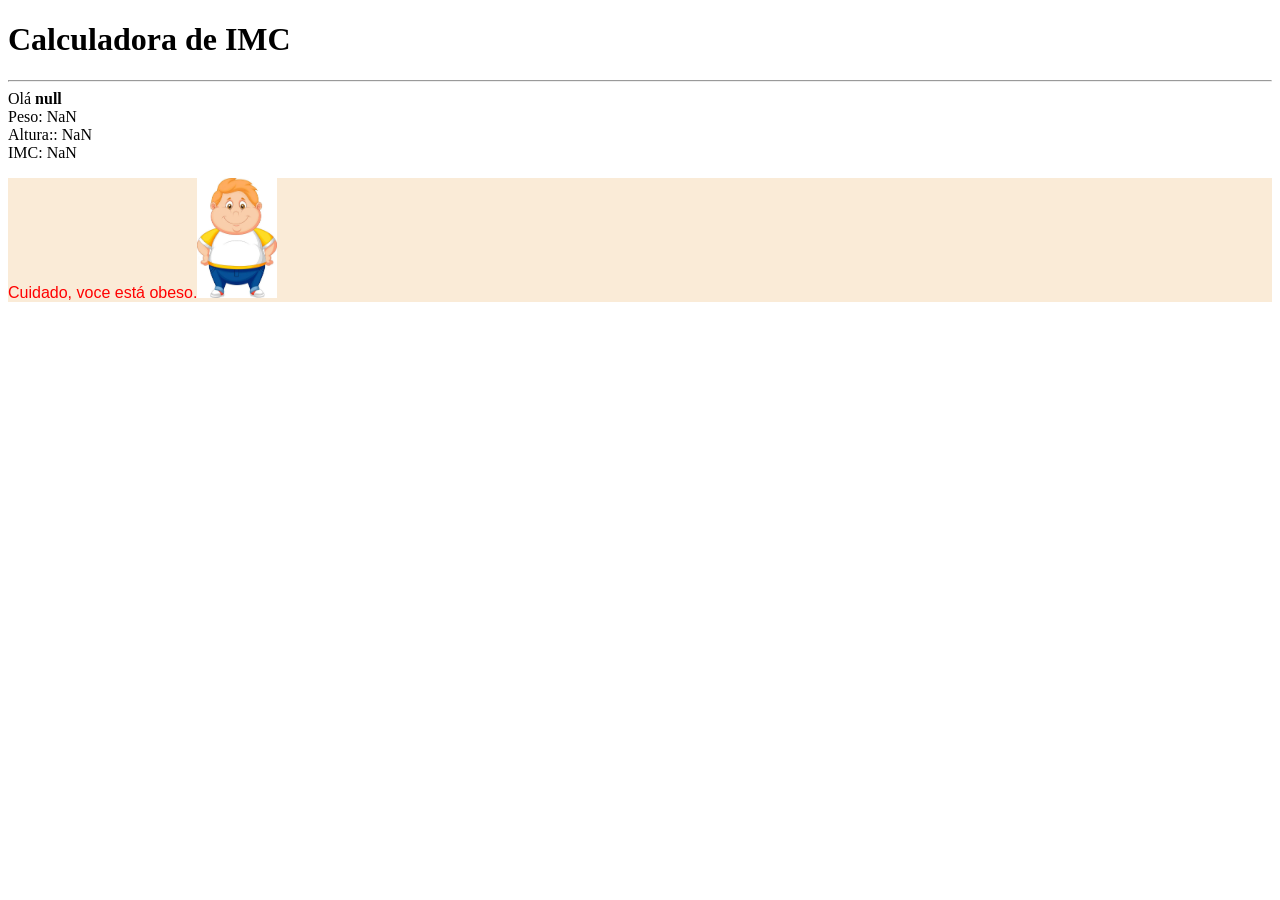
==== index.html @ ca5e45a9 "primeira versão" ====
<!DOCTYPE html>
<html lang="pt-BR">
<head>
    <meta charset="UTF-8">
    <meta name="viewport" content="width=device-width, initial-scale=1.0">
    <title>Calculadora de IMC</title>
    <style>
        .desnutrido {
            background-color: bisque;
            color: red;
        }
        .normal {
            background-color: blue;
            color: black;
        }
        .preobesidade {
            background-color: antiquewhite;
            color: black;
        }
        .obeso {
            background-color: antiquewhite;
            color: red;
        }
        p {
            font-family: 'Lucida Sans', 'Lucida Sans Regular', 'Lucida Grande', 'Lucida Sans Unicode', Geneva, Verdana, sans-serif;
            font: 50px;
        }
    </style>
</head>
<body>
   <h1>Calculadora de IMC</h1> 
   <hr>
   
   <script>
       var nome = prompt ("Digite o seu nome")
       document.write("Olá <strong>" ,nome, "</strong><br>")
       var pesotexto = prompt("Digite o peso")
       var alturatexto = prompt("Digite a altura")
       var peso = parseFloat(pesotexto)
       var altura = parseFloat (alturatexto)
       var IMC = peso / (altura*altura)
       document.write("Peso: " ,peso, "<br>")
       document.write ("Altura:: " ,altura, "<br>")
       document.write ("IMC: ",IMC.toFixed(2), "<br>")
       if (IMC <= 18.5){
           document.write ("<p class=desnutrido>Voce está desnutrido<br>")
           document.write('<img src= "desnutrido.jpg" width= "80" height="120" height="120">')
       } else if (IMC <= 24.9) {
            document.write("<p class=normal>Voce está com peso normal</p><br>")
            document.write('<img src="normal.jpg" width= "80" height="120">')



       } else if (IMC <= 29.9) {
        document.write("<p class=preobesidade>Voce está com sobre-peso pré-obesidade")
        document.write('<img src= "preobesidade.jpg"width= "80" height= "120" height= "120">')
       } else {
          document.write ("<p class=obeso>Cuidado, voce está obeso.")
          document.write ('<img src= "obeso.jpg"width= "80" height= "120" height= "120">')
       }











   </script>
</body>
</html>
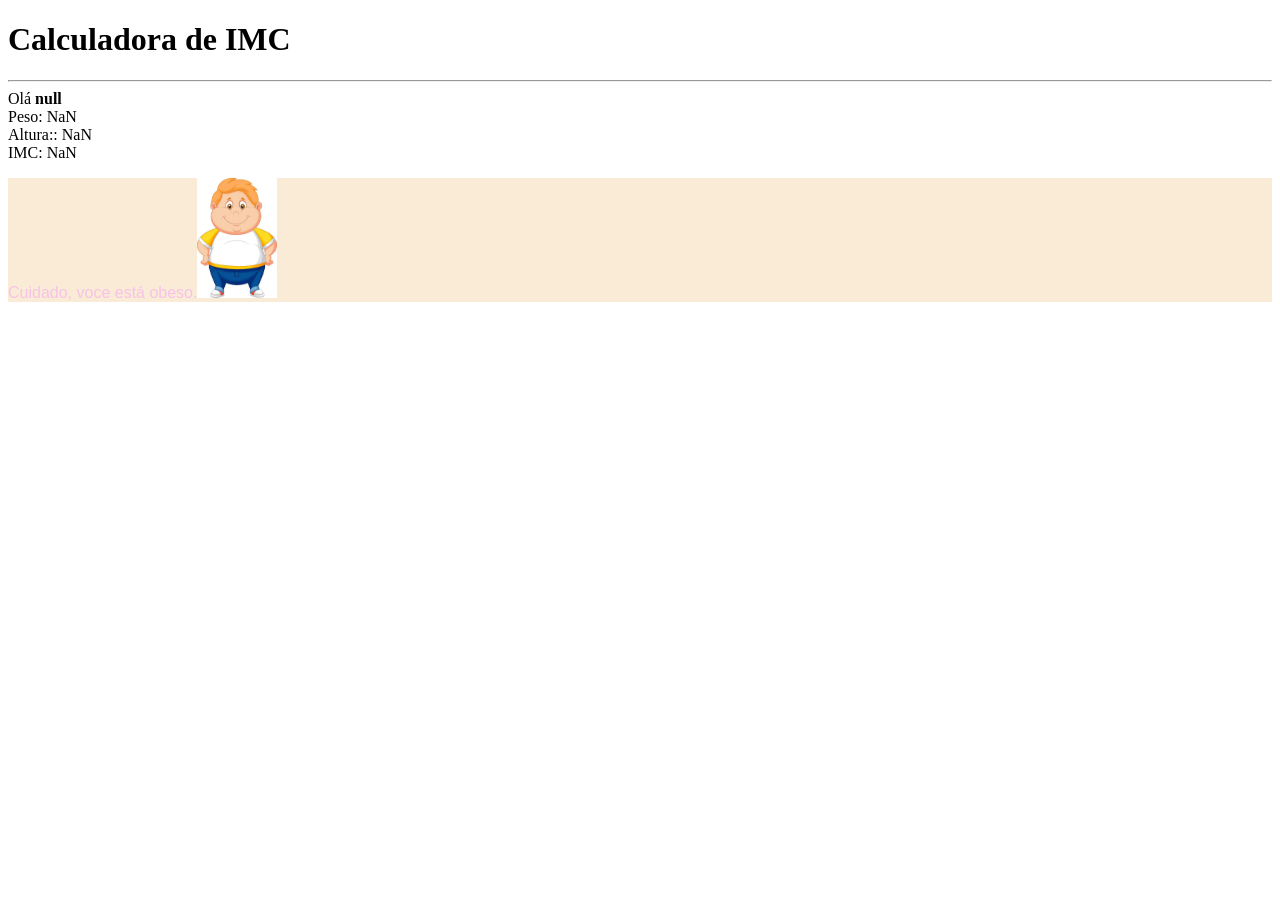
==== commit cca9d2b7: "segundo ajuste" ====
--- a/index.html
+++ b/index.html
@@ -6,11 +6,11 @@
     <title>Calculadora de IMC</title>
     <style>
         .desnutrido {
-            background-color: bisque;
-            color: red;
+            background-color: rgb(252, 232, 208);
+            color: rgb(248, 206, 241);
         }
         .normal {
-            background-color: blue;
+            background-color: rgb(246, 199, 255);
             color: black;
         }
         .preobesidade {
@@ -19,7 +19,7 @@
         }
         .obeso {
             background-color: antiquewhite;
-            color: red;
+            color: rgb(247, 194, 231);
         }
         p {
             font-family: 'Lucida Sans', 'Lucida Sans Regular', 'Lucida Grande', 'Lucida Sans Unicode', Geneva, Verdana, sans-serif;
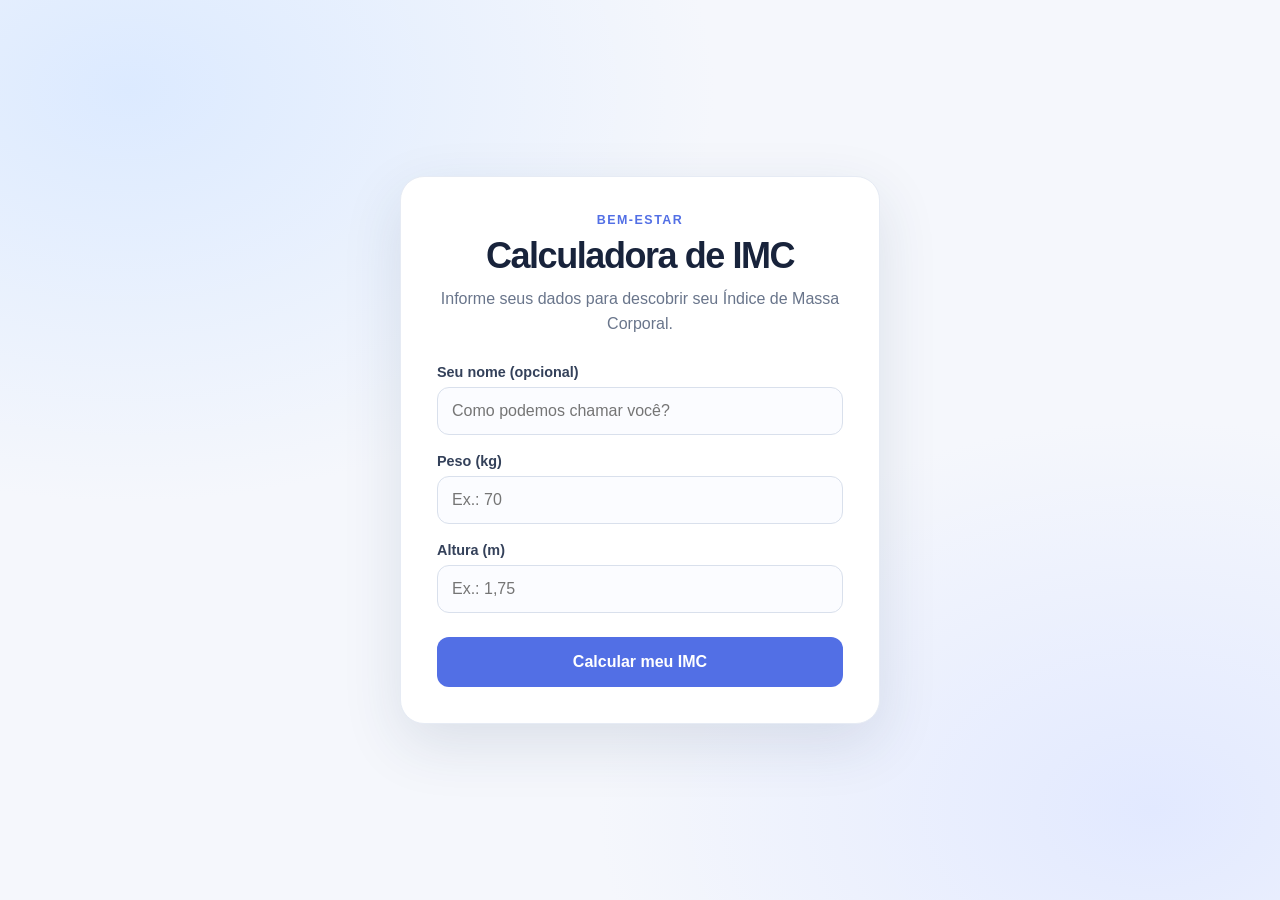
==== commit 01d22a69: "ajuste de aula" ====
--- a/index.html
+++ b/index.html
@@ -3,72 +3,45 @@
 <head>
     <meta charset="UTF-8">
     <meta name="viewport" content="width=device-width, initial-scale=1.0">
+    <meta name="theme-color" content="#eef4ff">
     <title>Calculadora de IMC</title>
-    <style>
-        .desnutrido {
-            background-color: rgb(252, 232, 208);
-            color: rgb(248, 206, 241);
-        }
-        .normal {
-            background-color: rgb(246, 199, 255);
-            color: black;
-        }
-        .preobesidade {
-            background-color: antiquewhite;
-            color: black;
-        }
-        .obeso {
-            background-color: antiquewhite;
-            color: rgb(247, 194, 231);
-        }
-        p {
-            font-family: 'Lucida Sans', 'Lucida Sans Regular', 'Lucida Grande', 'Lucida Sans Unicode', Geneva, Verdana, sans-serif;
-            font: 50px;
-        }
-    </style>
+    <link rel="stylesheet" href="style.css">
+   
 </head>
 <body>
-   <h1>Calculadora de IMC</h1> 
-   <hr>
-   
-   <script>
-       var nome = prompt ("Digite o seu nome")
-       document.write("Olá <strong>" ,nome, "</strong><br>")
-       var pesotexto = prompt("Digite o peso")
-       var alturatexto = prompt("Digite a altura")
-       var peso = parseFloat(pesotexto)
-       var altura = parseFloat (alturatexto)
-       var IMC = peso / (altura*altura)
-       document.write("Peso: " ,peso, "<br>")
-       document.write ("Altura:: " ,altura, "<br>")
-       document.write ("IMC: ",IMC.toFixed(2), "<br>")
-       if (IMC <= 18.5){
-           document.write ("<p class=desnutrido>Voce está desnutrido<br>")
-           document.write('<img src= "desnutrido.jpg" width= "80" height="120" height="120">')
-       } else if (IMC <= 24.9) {
-            document.write("<p class=normal>Voce está com peso normal</p><br>")
-            document.write('<img src="normal.jpg" width= "80" height="120">')
+    <main class="calculator">
+        <p class="eyebrow">Bem-estar</p>
+        <h1>Calculadora de IMC</h1>
+        <p class="intro">Informe seus dados para descobrir seu Índice de Massa Corporal.</p>
 
+        <form id="imc-form" novalidate>
+            <div class="fields">
+                <div>
+                    <label for="nome">Seu nome <span>(opcional)</span></label>
+                    <input type="text" id="nome" name="nome" autocomplete="name" maxlength="80" placeholder="Como podemos chamar você?">
+                </div>
+                <div>
+                    <label for="peso">Peso (kg)</label>
+                    <input type="number" id="peso" name="peso" min="1" max="500" step="any" inputmode="decimal" required placeholder="Ex.: 70">
+                </div>
+                <div>
+                    <label for="altura">Altura (m)</label>
+                    <input type="number" id="altura" name="altura" min="0.5" max="2.7" step="any" inputmode="decimal" required placeholder="Ex.: 1,75">
+                </div>
+            </div>
+            <button type="submit">Calcular meu IMC</button>
+            <p id="erro" class="error" role="alert" aria-live="polite"></p>
+        </form>
 
-
-       } else if (IMC <= 29.9) {
-        document.write("<p class=preobesidade>Voce está com sobre-peso pré-obesidade")
-        document.write('<img src= "preobesidade.jpg"width= "80" height= "120" height= "120">')
-       } else {
-          document.write ("<p class=obeso>Cuidado, voce está obeso.")
-          document.write ('<img src= "obeso.jpg"width= "80" height= "120" height= "120">')
-       }
-
-
-
-
-
-
-
-
-
-
-
-   </script>
+        <section id="resultado" class="result" aria-live="polite" aria-atomic="true" hidden>
+            <p id="saudacao" class="result__greeting"></p>
+            <p class="result__value"><span id="valor-imc"></span></p>
+            <p id="detalhes" class="result__details"></p>
+            <p id="classificacao" class="result__status"></p>
+            <img id="figura" class="result__image" alt="">
+            <p class="result__note">O IMC é uma referência geral e não substitui a avaliação de um profissional de saúde.</p>
+        </section>
+    </main>
+    <script src="app.js"></script>
 </body>
-</html>+</html>
--- a/style.css
+++ b/style.css
@@ -0,0 +1,191 @@
+:root {
+            color-scheme: light;
+            font-family: Inter, "Segoe UI", Roboto, Arial, sans-serif;
+            color: #18233b;
+            background: #eef4ff;
+            font-synthesis: none;
+            text-rendering: optimizeLegibility;
+        }
+
+        * {
+            box-sizing: border-box;
+        }
+
+        body {
+            min-width: 320px;
+            min-height: 100vh;
+            margin: 0;
+            padding: 40px 20px;
+            display: grid;
+            place-items: center;
+            background:
+                radial-gradient(ellipse at 10% 10%, #dceaff 0, transparent 36%),
+                radial-gradient(ellipse at 90% 90%, #e2e9ff 0, transparent 34%),
+                #f5f7fc;
+        }
+
+        .calculator {
+            width: min(100%, 480px);
+            padding: 36px;
+            border: 1px solid #e6ebf4;
+            border-radius: 24px;
+            background: #fff;
+            box-shadow: 0 20px 60px rgb(37 57 92 / 12%);
+        }
+
+        .eyebrow {
+            margin: 0 0 8px;
+            color: #526fe5;
+            font-size: 0.78rem;
+            font-weight: 700;
+            letter-spacing: 0.12em;
+            text-align: center;
+            text-transform: uppercase;
+        }
+
+        h1 {
+            margin: 0;
+            font-size: clamp(1.8rem, 7vw, 2.25rem);
+            letter-spacing: -0.04em;
+            text-align: center;
+        }
+
+        .intro {
+            margin: 10px 0 28px;
+            color: #69758b;
+            line-height: 1.55;
+            text-align: center;
+        }
+
+        .fields {
+            display: grid;
+            gap: 18px;
+        }
+
+        label {
+            display: block;
+            margin-bottom: 7px;
+            color: #34415a;
+            font-size: 0.9rem;
+            font-weight: 600;
+        }
+
+        input {
+            width: 100%;
+            min-height: 48px;
+            padding: 0 14px;
+            border: 1px solid #d9e0ec;
+            border-radius: 12px;
+            outline: none;
+            background: #fbfcff;
+            color: #18233b;
+            font: inherit;
+            transition: border-color 160ms ease, box-shadow 160ms ease;
+        }
+
+        input:focus {
+            border-color: #647ce8;
+            box-shadow: 0 0 0 4px rgb(100 124 232 / 14%);
+        }
+
+        button {
+            width: 100%;
+            min-height: 50px;
+            margin-top: 24px;
+            border: 0;
+            border-radius: 12px;
+            background: #526fe5;
+            color: #fff;
+            cursor: pointer;
+            font: inherit;
+            font-weight: 700;
+            transition: background 160ms ease, transform 160ms ease;
+        }
+
+        button:hover {
+            transform: translateY(-1px);
+            background: #405bd0;
+        }
+
+        button:focus-visible {
+            outline: 3px solid #aab8ff;
+            outline-offset: 3px;
+        }
+
+        .result {
+            margin-top: 24px;
+            padding: 22px;
+            border: 1px solid #e5eaf3;
+            border-radius: 18px;
+            background: #f8faff;
+            text-align: center;
+        }
+
+        .result[hidden] {
+            display: none;
+        }
+
+        .result__greeting {
+            margin: 0 0 8px;
+            color: #52617a;
+        }
+
+        .result__value {
+            margin: 0;
+            color: #263d9d;
+            font-size: 2.5rem;
+            font-weight: 800;
+            letter-spacing: -0.05em;
+        }
+
+        .result__details {
+            margin: 6px 0 16px;
+            color: #69758b;
+            font-size: 0.92rem;
+        }
+
+        .result__status {
+            margin: 0;
+            color: var(--status-color);
+            font-size: 1.12rem;
+            font-weight: 700;
+        }
+
+        .result__image {
+            display: block;
+            width: 180px;
+            height: 180px;
+            margin: 16px auto 0;
+            border-radius: 14px;
+            background: #fff;
+            object-fit: contain;
+        }
+
+        .result__note {
+            margin: 18px 0 0;
+            color: #778197;
+            font-size: 0.78rem;
+            line-height: 1.5;
+        }
+
+        .error {
+            margin: 14px 0 0;
+            color: #b42318;
+            font-size: 0.9rem;
+            text-align: center;
+        }
+
+        .error:empty {
+            display: none;
+        }
+
+        @media (max-width: 480px) {
+            body {
+                padding: 20px 14px;
+            }
+
+            .calculator {
+                padding: 28px 22px;
+                border-radius: 20px;
+            }
+        }
